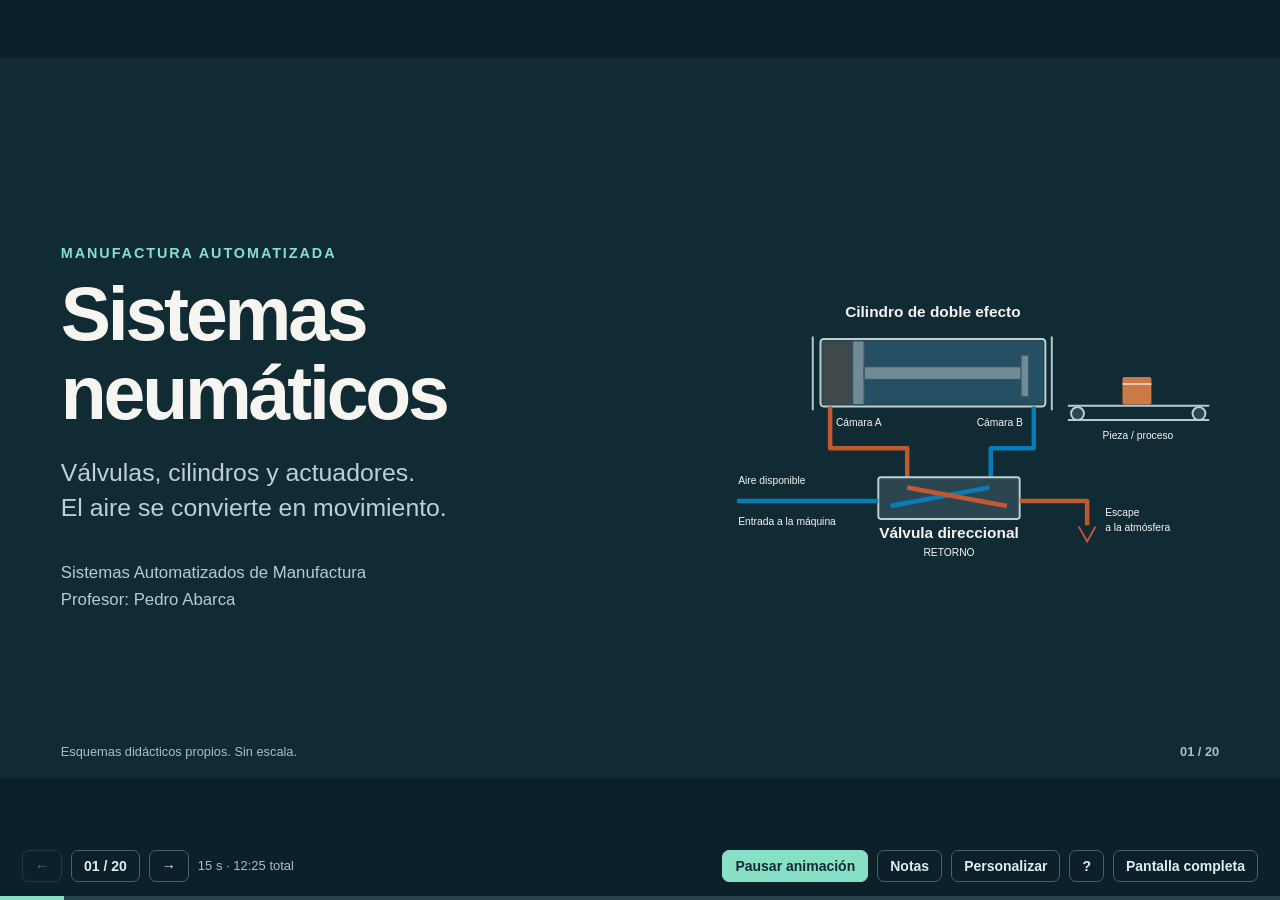
==== index.html @ 1a7a8421 "Agregar inicio presentación" ====
<!doctype html>
<html lang="es">
<head>
  <meta charset="utf-8">
  <meta name="viewport" content="width=device-width, initial-scale=1">
  <meta name="theme-color" content="#112b35">
  <title>Sistemas neumáticos · Presentación</title>
  <link rel="stylesheet" href="styles.css">
</head>
<body>
  <main id="viewport" aria-label="Presentación de sistemas neumáticos">
    <div id="stage"></div>
  </main>
  <nav id="toolbar" aria-label="Controles de presentación">
    <div class="navgroup">
      <button id="prev" title="Anterior (←)" aria-label="Diapositiva anterior">←</button>
      <button id="indexBtn" title="Índice (O)"><span id="counter">01 / 20</span></button>
      <button id="next" title="Siguiente (→ o espacio)" aria-label="Diapositiva siguiente">→</button>
      <span id="slideTime" class="quiet"></span>
    </div>
    <div class="navgroup tools">
      <button id="motionBtn" title="Activar o pausar las animaciones (P)" aria-pressed="false">Animación</button>
      <button id="notesBtn" title="Notas del expositor (N)" aria-expanded="false">Notas</button>
      <button id="editBtn">Personalizar</button>
      <button id="helpBtn" title="Ayuda (?)">?</button>
      <button id="fullscreenBtn" title="Pantalla completa (F)">Pantalla completa</button>
    </div>
  </nav>
  <div id="progress" aria-hidden="true"><i></i></div>
  <aside id="notes" hidden aria-label="Guion del expositor">
    <div class="noteshead"><strong id="notesTitle"></strong><button id="closeNotes" aria-label="Cerrar notas">×</button></div>
    <p class="quiet">Las notas se ven en esta pantalla. Ciérralas antes de proyectar.</p>
    <div id="notesBody"></div>
  </aside>
  <dialog id="indexDialog"><div class="dialoghead"><h2>Las 20 diapositivas</h2><button data-close aria-label="Cerrar índice">×</button></div><div id="indexList"></div></dialog>
  <dialog id="helpDialog"><div class="dialoghead"><h2>Controles y uso</h2><button data-close aria-label="Cerrar ayuda">×</button></div>
    <dl class="shortcuts"><dt>← / → · Espacio</dt><dd>Cambiar de diapositiva</dd><dt>A</dt><dd>Avanzar un paso de la demostración actual</dd><dt>P</dt><dd>Activar o pausar animaciones</dd><dt>N</dt><dd>Mostrar u ocultar el guion</dd><dt>O</dt><dd>Abrir el índice</dd><dt>F</dt><dd>Pantalla completa</dd><dt>B</dt><dd>Oscurecer o recuperar la pantalla</dd><dt>Inicio / Fin</dt><dd>Ir a la primera / última diapositiva</dd></dl>
    <p>En las demostraciones puedes usar los botones visibles. Las animaciones son esquemas didácticos, no simulaciones físicas dimensionadas.</p>
    <p><a href="INSTRUCCIONES.html" target="_blank">Abrir instrucciones para verla, editarla y publicarla</a></p>
    <button id="printBtn">Imprimir / guardar PDF estático</button>
  </dialog>
  <dialog id="editDialog"><form id="editForm"><div class="dialoghead"><h2>Datos y caso de estudio</h2><button type="button" data-close aria-label="Cerrar personalización">×</button></div>
    <p>Los cambios se guardan en este navegador. Para llevarlos a otro equipo o a GitHub, usa <b>Mostrar configuración</b> y copia el contenido al archivo <b>config.js</b> de la carpeta.</p>
    <div class="formgrid"><label>Nombre / integrantes<input name="nombre" maxlength="110"></label><label>Fecha<input name="fecha" maxlength="50" placeholder="Ej. 9 de octubre de 2026"></label><label>Curso<input name="curso" maxlength="100"></label><label>Profesor<input name="profesor" maxlength="70"></label></div>
    <label>Título del caso<input name="caso.titulo" maxlength="85"></label>
    <label>Empresa o proceso<input name="caso.contexto" maxlength="130"></label>
    <label>Necesidad<textarea name="caso.necesidad" maxlength="180" rows="2"></textarea></label>
    <label>Solución neumática<textarea name="caso.solucion" maxlength="220" rows="2"></textarea></label>
    <label>Resultado documentado o aprendizaje<textarea name="caso.resultado" maxlength="180" rows="2"></textarea></label>
    <div class="formgrid"><label>Nombre de la fuente<input name="caso.fuenteNombre" maxlength="100"></label><label>Enlace de la fuente<input name="caso.fuenteUrl" type="url" placeholder="https://..."></label></div>
    <div class="formactions"><button type="submit">Guardar y volver</button><button type="button" id="showConfig">Mostrar configuración</button><button type="button" id="resetConfig">Restaurar archivo original</button></div>
    <div id="configFallback" hidden><label for="configCode">Copia este texto completo y reemplaza el contenido de config.js<textarea id="configCode" rows="8" readonly spellcheck="false"></textarea></label><p>Selecciona todo el texto del recuadro y cópialo con Ctrl+C. Abre config.js con Bloc de notas, reemplaza su contenido y guarda.</p></div>
    <p id="editStatus" role="status"></p>
  </form></dialog>
  <div id="blackout" hidden><button id="unblank">Volver a la presentación (B)</button></div>
  <div id="announcer" class="sr-only" aria-live="polite"></div>
  <noscript>Activa JavaScript para ver las diapositivas y las animaciones. El archivo GUION.md contiene el contenido y las notas.</noscript>
  <script src="config.js"></script>
  <script src="slides.js"></script>
  <script src="app.js"></script>
</body>
</html>
---- styles.css ----
:root{--navy:#112b35;--ink:#183540;--teal:#006f70;--mint:#87e0c5;--paper:#f7f5ef;--orange:#c0592f;--line:#d6ddd8;--muted:#536870;--blue:#087cb5;--stage-scale:1}
*{box-sizing:border-box}body{margin:0;background:#0b2029;color:var(--ink);font-family:Segoe UI,Arial,sans-serif}button,input,textarea{font:inherit}button,a,input,textarea{outline-offset:4px}button{cursor:pointer}button:focus-visible,a:focus-visible{outline:3px solid #e8a65e}button{border:1px solid #c4d1cc;border-radius:7px;padding:9px 16px;background:#fff;color:var(--ink);font-weight:600}button:hover{background:#e9f4ee}button:disabled{cursor:default;opacity:.4}a{color:inherit;text-underline-offset:3px}a:hover{color:var(--teal)}[hidden]{display:none!important}
#viewport{height:calc(100dvh - 65px);display:flex;align-items:center;justify-content:center;overflow:hidden}#stage{position:relative;width:1600px;height:900px;flex-shrink:0;transform:scale(var(--stage-scale));transform-origin:center}.slide{position:absolute;inset:0;background:var(--paper);padding:54px 76px 60px;overflow:hidden;display:none}.slide.active{display:flex;flex-direction:column;animation:arrive .38s ease-out}.slide.dark{background:var(--navy);color:var(--paper)}.slide h1,.slide h2,.slide h3,.slide p{margin:0}.slide h1{font-size:94px;line-height:1.04;font-weight:640;letter-spacing:-4px}.slide h2{font-size:55px;line-height:1.08;letter-spacing:-1.8px;font-weight:650;max-width:1320px}.slide h3{font-size:31px;line-height:1.18;font-weight:650}.eyebrow{font-size:18px;text-transform:uppercase;letter-spacing:2.4px;color:var(--teal);margin-bottom:17px!important;font-weight:650}.dark .eyebrow{color:var(--mint)}.subtitle{font-size:25px;line-height:1.4;color:var(--muted);margin-top:14px!important;max-width:1180px}.dark .subtitle{color:#bbd1d3}.body{flex:1;min-height:0;margin-top:33px;position:relative}.split{display:grid;grid-template-columns:1.15fr .85fr;gap:50px;align-items:center}.split.equal{grid-template-columns:1fr 1fr}.split.wide{grid-template-columns:1.35fr .65fr}.copy{font-size:29px;line-height:1.42}.copy p+p{margin-top:25px}.big{font-size:43px;line-height:1.2;letter-spacing:-.9px}.accent{color:var(--teal)}.dark .accent{color:var(--mint)}.muted{color:var(--muted)}.dark .muted{color:#b5cbd0}.small{font-size:21px;line-height:1.4}.fine{font-size:18px;line-height:1.35}.rule{height:2px;background:var(--line);margin:25px 0}.dark .rule{background:#486069}.takeaway{border-left:5px solid var(--teal);padding:13px 0 13px 23px;font-size:28px;line-height:1.3;margin-top:28px!important}.dark .takeaway{border-color:var(--mint)}.foot{position:absolute;left:76px;right:76px;bottom:22px;display:flex;align-items:flex-end;justify-content:space-between;gap:30px;font-size:16px;color:var(--muted);line-height:1.25}.foot .sources{max-width:1240px}.dark .foot{color:#a7c0c5}.pageno{font-weight:700;font-variant-numeric:tabular-nums}.svgwrap svg{width:100%;height:auto;display:block;overflow:visible}.diagram text{font-family:Segoe UI,Arial,sans-serif;fill:var(--ink);font-size:20px}.dark .diagram text{fill:var(--paper)}.diagram .label-small{font-size:16px}.diagram .label-big{font-size:24px;font-weight:650}.diagram .line{stroke:var(--ink);stroke-width:3;fill:none}.dark .diagram .line{stroke:#b5cbd0}.diagram .hardware{fill:#e6eae3;stroke:#425f69;stroke-width:3}.diagram .metal{fill:#708b96;stroke:#365360;stroke-width:2}.diagram .pipe{fill:none;stroke:var(--blue);stroke-width:7;stroke-linejoin:round}.diagram .exhaust{stroke:var(--orange)}.diagram .signal{stroke:#8074a6;stroke-width:3;stroke-dasharray:7 7;fill:none}.diagram .flow{fill:none;stroke:#fff;stroke-width:3;stroke-dasharray:5 19;animation:flow 1.2s linear infinite}.dark .diagram .hardware{fill:#2b4650;stroke:#bdd1d4}.diagram .inactive{opacity:.25}.chamber{fill:#087cb526}.chamber.return{fill:#c0592f22}.scene-controls{display:flex;align-items:center;gap:12px;flex-wrap:wrap;margin-top:13px}.scene-controls button{font-size:21px;padding:9px 19px}.scene-controls .selected{color:white;background:var(--teal);border-color:var(--teal)}.dark .scene-controls button{background:#24434c;color:#f7f5ef;border-color:#567078}.dark .scene-controls .selected{background:var(--mint);color:var(--navy)}.legend{display:flex;gap:22px;font-size:19px;margin-top:12px;align-items:center;flex-wrap:wrap}.legend i{display:inline-block;width:28px;height:5px;background:var(--blue);vertical-align:middle;margin-right:7px}.legend i.out{background:var(--orange)}.legend i.sig{background:#8074a6}.annotation{font-size:19px;color:var(--muted);margin-top:12px!important}.dark .annotation{color:#b5cbd0}.steps{list-style:none;padding:0;margin:0;counter-reset:steps}.steps li{padding:18px 0 18px 64px;border-bottom:1px solid var(--line);position:relative;font-size:26px;line-height:1.28;counter-increment:steps}.steps li:before{content:counter(steps,decimal-leading-zero);position:absolute;left:0;color:var(--teal);font-weight:650}.steps li.current{color:var(--teal);font-weight:600}.steps li small{display:block;font-size:21px;color:var(--muted);font-weight:400;margin-top:6px}.dark .steps li{border-color:#46616b}.dark .steps li:before{color:var(--mint)}.dark .steps li.current{color:var(--mint)}.dark .steps li small{color:#bbd1d3}
.flat-table{width:100%;border-collapse:collapse;font-size:27px;line-height:1.3}.flat-table th{text-align:left;font-size:20px;text-transform:uppercase;letter-spacing:1.4px;color:var(--teal);padding:15px 19px;border-bottom:2px solid var(--teal)}.flat-table td{padding:24px 19px;border-bottom:1px solid var(--line);vertical-align:middle}.flat-table td:first-child{font-weight:650}.three{display:grid;grid-template-columns:repeat(3,1fr);gap:42px}.three>div+div{border-left:1px solid var(--line);padding-left:35px}.three p{font-size:24px;line-height:1.4;margin-top:17px}.three svg{height:235px}.three h3{margin-top:19px}.compare{display:grid;grid-template-columns:1fr 1fr;gap:65px}.compare>div+div{border-left:1px solid var(--line);padding-left:60px}.compare p{font-size:25px;line-height:1.4;margin-top:19px}.compare ul{padding-left:27px;font-size:26px;line-height:1.45}.compare li+li{margin-top:15px}.formula{font-size:67px;line-height:1.1;color:var(--teal);font-weight:550;letter-spacing:-1.5px}.formula sub{font-size:28px}.formula small{font-size:28px;letter-spacing:0}.calc-controls label{display:block;font-size:24px;margin:16px 0}.calc-controls input[type=range]{width:100%;accent-color:var(--teal);height:30px}.result{font-size:96px;line-height:1;color:var(--teal);font-variant-numeric:tabular-nums;font-weight:650}.result small{font-size:36px}.calc-grid{display:grid;grid-template-columns:1fr 1fr;gap:80px;align-items:center}.cycle-tag{font-size:25px;font-weight:650;color:var(--teal);min-height:35px}.dark .cycle-tag{color:var(--mint)}.cover{display:grid;grid-template-columns:1.1fr .9fr;gap:20px;align-items:center;height:100%}.cover p.lead{font-size:31px;line-height:1.4;color:#bdd1d4;margin-top:30px;max-width:690px}.cover .meta{font-size:21px;line-height:1.6;color:#b5cbd0;margin-top:42px}.scope-flow{display:flex;align-items:center;gap:14px;margin-top:60px}.scope-flow .station{flex:1;border-top:2px solid #c8d5ce;padding-top:22px;align-self:stretch;min-height:160px}.scope-flow .station:last-child{flex:1.5;color:var(--teal);border-color:var(--teal);border-width:5px}.scope-flow .station h3{font-size:29px;margin-top:17px}.scope-flow .station span{font-size:20px;color:var(--muted)}.scope-flow .station:last-child span{color:var(--teal)}.scope-flow .arrow{font-size:30px;color:#9aaea7}.scope-flow .station.dim{opacity:.5}.scope-zoom{margin-top:45px;display:flex;align-items:center;justify-content:space-between;border-top:1px solid var(--line);padding-top:25px}.scope-zoom .big{max-width:900px}.name-row{font-size:24px;line-height:1.4}.terminal{display:flex;gap:8px;align-items:flex-end;margin-top:35px}.valve-module{height:150px;width:90px;background:#d7e0db;border:2px solid #64828a;position:relative}.valve-module:before{content:"";position:absolute;left:28px;top:24px;width:26px;height:26px;background:var(--teal);border-radius:50%;box-shadow:0 57px 0 var(--orange)}.terminal .controller{height:182px;width:145px;background:var(--navy);color:white;padding:18px;font-size:22px}.pulse-dot{width:10px;height:10px;border-radius:50%;background:var(--mint);display:inline-block;animation:pulse 1.5s infinite}.numbered-findings{display:grid;gap:38px;margin-top:20px}.finding{display:grid;grid-template-columns:80px 1fr;gap:30px;align-items:start}.finding .number{font-size:48px;color:var(--mint);line-height:1}.finding h3{font-size:40px}.finding p{font-size:27px;color:#bbd1d3;margin-top:12px;line-height:1.4}.reference-list{display:grid;grid-template-columns:1fr 1fr;gap:20px 52px}.reference-list article{border-top:1px solid var(--line);padding-top:15px}.reference-list h3{font-size:23px;margin-bottom:7px}.reference-list p{font-size:19px;line-height:1.35}.reference-list a{font-size:18px;color:var(--teal)}.case-grid{display:grid;grid-template-columns:1fr 1fr;gap:34px 65px}.case-grid article{border-top:2px solid var(--line);padding-top:18px}.case-grid h3{font-size:22px;text-transform:uppercase;letter-spacing:1px;color:var(--teal);margin-bottom:13px}.case-grid p{font-size:29px;line-height:1.35;overflow-wrap:anywhere}.case-status{background:#e9eee5;padding:13px 20px;font-size:21px;margin-top:25px}.blank-case{color:#6a7775;font-style:italic}.action-types{display:grid;grid-template-columns:repeat(4,1fr);gap:25px}.action-types div{border-top:2px solid var(--teal);padding-top:17px;font-size:26px}.action-types p{font-size:20px;color:var(--muted);margin-top:8px}.bistable-box{margin-top:38px}.bistable-box p{font-size:24px;line-height:1.35}.mini-label{font-size:19px;text-transform:uppercase;letter-spacing:1px;color:var(--teal);margin-bottom:15px!important}
#toolbar{height:61px;display:flex;justify-content:space-between;align-items:center;padding:0 22px;color:#d6e4e5;background:#0b2029;gap:12px}#toolbar button{background:transparent;color:#deeeee;border:1px solid #48616a;padding:7px 12px;font-size:14px}#toolbar button:hover{background:#25444d}#toolbar button[aria-pressed=true]{background:#87e0c5;color:#112b35;border-color:#87e0c5}.navgroup{display:flex;align-items:center;gap:9px}.quiet{font-size:13px;color:#a7bec4}#progress{height:4px;background:#29444c}#progress i{display:block;height:100%;width:5%;background:var(--mint);transition:width .2s}#notes{position:fixed;z-index:10;right:18px;bottom:76px;width:min(590px,90vw);max-height:70vh;overflow:auto;background:#fffdf7;padding:27px;color:var(--ink);border:1px solid #cbd5ce;box-shadow:0 10px 60px #0006;border-radius:10px}#notes .quiet{color:var(--muted)}#notesBody{font-size:20px;line-height:1.6;white-space:pre-line}.noteshead,.dialoghead{display:flex;justify-content:space-between;align-items:center;gap:25px}.noteshead strong{font-size:21px}.noteshead button,.dialoghead button{font-size:23px;border:0;background:transparent}dialog{width:min(930px,94vw);max-height:88vh;overflow:auto;border:0;border-radius:12px;padding:28px 35px;background:var(--paper);color:var(--ink);box-shadow:0 15px 80px #0008}dialog::backdrop{background:#061b24bc;backdrop-filter:blur(5px)}dialog h2{font-size:27px;line-height:1.2}dialog p{font-size:16px;line-height:1.6}#indexList{display:grid;grid-template-columns:1fr 1fr;gap:9px;margin-top:25px}#indexList button{text-align:left;font-size:15px;padding:12px}#indexList button.active{background:var(--teal);color:white}.shortcuts{display:grid;grid-template-columns:200px 1fr;gap:17px;font-size:17px}.shortcuts dt{font-weight:650}.shortcuts dd{margin:0}#editForm label{display:block;font-size:15px;font-weight:650;margin:15px 0}#editForm input,#editForm textarea{display:block;width:100%;margin-top:6px;padding:10px;border:1px solid #afc3bc;border-radius:5px;background:white;color:var(--ink)}.formgrid{display:grid;grid-template-columns:1fr 1fr;gap:20px}.formactions{display:flex;gap:10px;flex-wrap:wrap;margin-top:20px}.formactions button:first-child{background:var(--teal);color:white}#blackout{position:fixed;inset:0;background:#000;z-index:100;display:flex;align-items:flex-end;justify-content:center;padding:25px}#blackout button{color:#667;background:transparent;border:0}.sr-only{position:absolute;width:1px;height:1px;padding:0;margin:-1px;overflow:hidden;clip:rect(0,0,0,0);white-space:nowrap;border:0}.motion-paused *{animation-play-state:paused!important}.motion-paused .slide.active{animation:none!important}.print-only{display:none}
.compare p.formula{font-size:67px;line-height:1.1}.slide[data-slide="7"] .svgwrap svg{height:350px}.slide[data-slide="7"] .compare p{margin-top:12px}.slide[data-slide="12"] .svgwrap svg{height:335px}.slide[data-slide="3"].active{animation:dive .55s ease-out}.zoom-button{font-size:23px;padding:16px 25px;background:var(--teal);color:white;border-color:var(--teal)}
@keyframes dive{from{opacity:.7;transform:scale(.94)}to{opacity:1;transform:scale(1)}}
@keyframes flow{to{stroke-dashoffset:-48}}@keyframes pulse{50%{opacity:.3}}@keyframes arrive{from{opacity:.85;transform:translateX(12px)}to{opacity:1;transform:translateX(0)}}
@media(prefers-reduced-motion:reduce){.slide.active{animation:none}.diagram .flow,.pulse-dot{animation:none}}
@media(max-width:800px){#toolbar{padding:0 9px;gap:4px}.navgroup{gap:5px}#toolbar button{padding:8px;font-size:12px}#slideTime{display:none}#fullscreenBtn{font-size:0!important}#fullscreenBtn:after{content:'⛶';font-size:19px}.formgrid{grid-template-columns:1fr;gap:0}.tools{gap:4px}#indexList{grid-template-columns:1fr}#editBtn{display:none}}
@media print{@page{size:16in 9in;margin:0}body{background:white}#viewport{height:auto;overflow:visible;display:block}#stage{width:1600px;height:auto;transform:none!important}.slide,.slide.active{position:relative;display:flex!important;width:1600px;height:900px;page-break-after:always;break-after:page;animation:none!important;zoom:.96;-webkit-print-color-adjust:exact;print-color-adjust:exact}.slide:last-child{break-after:auto}#toolbar,#progress,#notes,dialog,#blackout,.scene-controls,.calc-controls input,.print-hide{display:none!important}.print-only{display:block}.body{overflow:hidden}a{text-decoration:none}.diagram .flow,.pulse-dot{animation:none}.foot{bottom:20px}}

.slide[data-slide="18"] h2{font-size:48px}.slide[data-slide="18"] .case-grid{gap:25px 60px}.slide[data-slide="18"] .case-grid p{font-size:25px;line-height:1.3}.slide[data-slide="18"] .case-grid .small{font-size:21px}
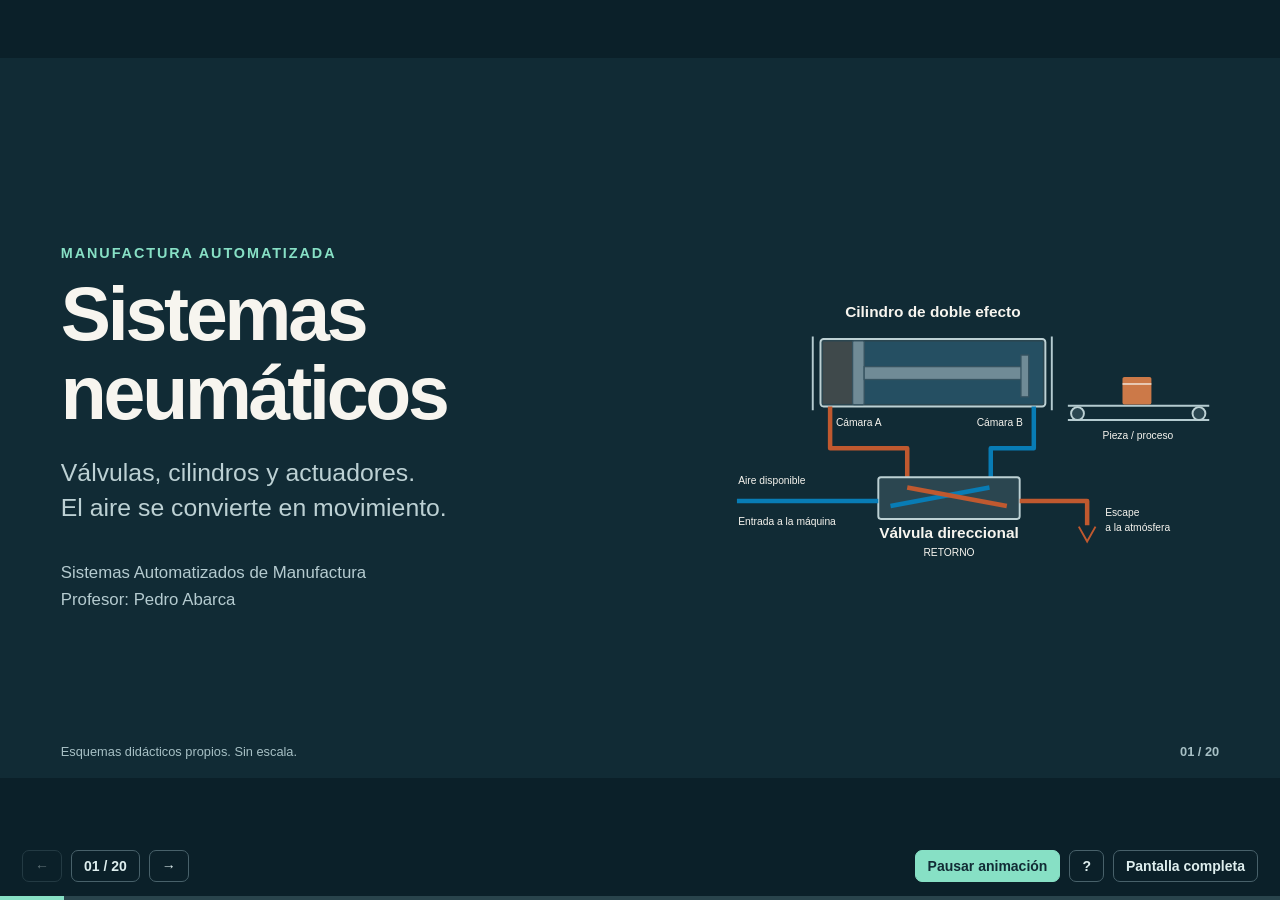
==== commit c6eeb97f: "Cambios" ====
--- a/index.html
+++ b/index.html
@@ -16,45 +16,23 @@
       <button id="prev" title="Anterior (←)" aria-label="Diapositiva anterior">←</button>
       <button id="indexBtn" title="Índice (O)"><span id="counter">01 / 20</span></button>
       <button id="next" title="Siguiente (→ o espacio)" aria-label="Diapositiva siguiente">→</button>
-      <span id="slideTime" class="quiet"></span>
     </div>
     <div class="navgroup tools">
-      <button id="motionBtn" title="Activar o pausar las animaciones (P)" aria-pressed="false">Animación</button>
-      <button id="notesBtn" title="Notas del expositor (N)" aria-expanded="false">Notas</button>
-      <button id="editBtn">Personalizar</button>
+      <button id="motionBtn" title="Activar o pausar las animaciones (P)" aria-pressed="false">Animación</button>
       <button id="helpBtn" title="Ayuda (?)">?</button>
       <button id="fullscreenBtn" title="Pantalla completa (F)">Pantalla completa</button>
     </div>
   </nav>
   <div id="progress" aria-hidden="true"><i></i></div>
-  <aside id="notes" hidden aria-label="Guion del expositor">
-    <div class="noteshead"><strong id="notesTitle"></strong><button id="closeNotes" aria-label="Cerrar notas">×</button></div>
-    <p class="quiet">Las notas se ven en esta pantalla. Ciérralas antes de proyectar.</p>
-    <div id="notesBody"></div>
-  </aside>
   <dialog id="indexDialog"><div class="dialoghead"><h2>Las 20 diapositivas</h2><button data-close aria-label="Cerrar índice">×</button></div><div id="indexList"></div></dialog>
   <dialog id="helpDialog"><div class="dialoghead"><h2>Controles y uso</h2><button data-close aria-label="Cerrar ayuda">×</button></div>
-    <dl class="shortcuts"><dt>← / → · Espacio</dt><dd>Cambiar de diapositiva</dd><dt>A</dt><dd>Avanzar un paso de la demostración actual</dd><dt>P</dt><dd>Activar o pausar animaciones</dd><dt>N</dt><dd>Mostrar u ocultar el guion</dd><dt>O</dt><dd>Abrir el índice</dd><dt>F</dt><dd>Pantalla completa</dd><dt>B</dt><dd>Oscurecer o recuperar la pantalla</dd><dt>Inicio / Fin</dt><dd>Ir a la primera / última diapositiva</dd></dl>
-    <p>En las demostraciones puedes usar los botones visibles. Las animaciones son esquemas didácticos, no simulaciones físicas dimensionadas.</p>
-    <p><a href="INSTRUCCIONES.html" target="_blank">Abrir instrucciones para verla, editarla y publicarla</a></p>
+    <dl class="shortcuts"><dt>← / → · Espacio</dt><dd>Cambiar de diapositiva</dd><dt>A</dt><dd>Avanzar un paso de la demostración actual</dd><dt>P</dt><dd>Activar o pausar animaciones</dd><dt>O</dt><dd>Abrir el índice</dd><dt>F</dt><dd>Pantalla completa</dd><dt>B</dt><dd>Oscurecer o recuperar la pantalla</dd><dt>Inicio / Fin</dt><dd>Ir a la primera / última diapositiva</dd></dl>
+    <p>En las demostraciones puedes usar los botones visibles. Las animaciones son esquemas didácticos, no simulaciones físicas dimensionadas.</p>
     <button id="printBtn">Imprimir / guardar PDF estático</button>
   </dialog>
-  <dialog id="editDialog"><form id="editForm"><div class="dialoghead"><h2>Datos y caso de estudio</h2><button type="button" data-close aria-label="Cerrar personalización">×</button></div>
-    <p>Los cambios se guardan en este navegador. Para llevarlos a otro equipo o a GitHub, usa <b>Mostrar configuración</b> y copia el contenido al archivo <b>config.js</b> de la carpeta.</p>
-    <div class="formgrid"><label>Nombre / integrantes<input name="nombre" maxlength="110"></label><label>Fecha<input name="fecha" maxlength="50" placeholder="Ej. 9 de octubre de 2026"></label><label>Curso<input name="curso" maxlength="100"></label><label>Profesor<input name="profesor" maxlength="70"></label></div>
-    <label>Título del caso<input name="caso.titulo" maxlength="85"></label>
-    <label>Empresa o proceso<input name="caso.contexto" maxlength="130"></label>
-    <label>Necesidad<textarea name="caso.necesidad" maxlength="180" rows="2"></textarea></label>
-    <label>Solución neumática<textarea name="caso.solucion" maxlength="220" rows="2"></textarea></label>
-    <label>Resultado documentado o aprendizaje<textarea name="caso.resultado" maxlength="180" rows="2"></textarea></label>
-    <div class="formgrid"><label>Nombre de la fuente<input name="caso.fuenteNombre" maxlength="100"></label><label>Enlace de la fuente<input name="caso.fuenteUrl" type="url" placeholder="https://..."></label></div>
-    <div class="formactions"><button type="submit">Guardar y volver</button><button type="button" id="showConfig">Mostrar configuración</button><button type="button" id="resetConfig">Restaurar archivo original</button></div>
-    <div id="configFallback" hidden><label for="configCode">Copia este texto completo y reemplaza el contenido de config.js<textarea id="configCode" rows="8" readonly spellcheck="false"></textarea></label><p>Selecciona todo el texto del recuadro y cópialo con Ctrl+C. Abre config.js con Bloc de notas, reemplaza su contenido y guarda.</p></div>
-    <p id="editStatus" role="status"></p>
-  </form></dialog>
   <div id="blackout" hidden><button id="unblank">Volver a la presentación (B)</button></div>
   <div id="announcer" class="sr-only" aria-live="polite"></div>
-  <noscript>Activa JavaScript para ver las diapositivas y las animaciones. El archivo GUION.md contiene el contenido y las notas.</noscript>
+  <noscript>Activa JavaScript para ver las diapositivas y las animaciones.</noscript>
   <script src="config.js"></script>
   <script src="slides.js"></script>
   <script src="app.js"></script>
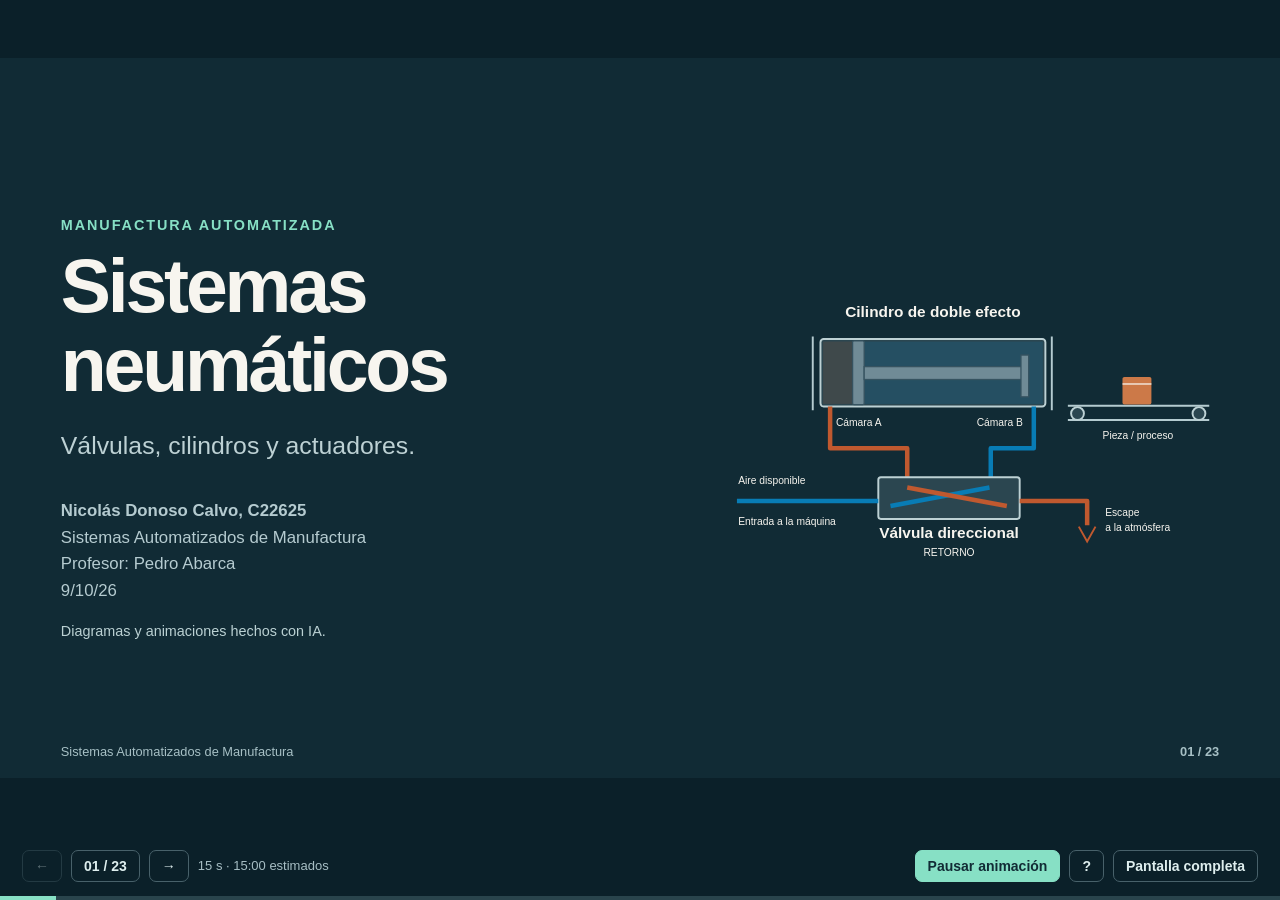
==== commit 39afedb4: "Cambios finales" ====
--- a/index.html
+++ b/index.html
@@ -5,7 +5,7 @@
   <meta name="viewport" content="width=device-width, initial-scale=1">
   <meta name="theme-color" content="#112b35">
   <title>Sistemas neumáticos · Presentación</title>
-  <link rel="stylesheet" href="styles.css">
+  <link rel="stylesheet" href="styles.css?v=5">
 </head>
 <body>
   <main id="viewport" aria-label="Presentación de sistemas neumáticos">
@@ -14,27 +14,28 @@
   <nav id="toolbar" aria-label="Controles de presentación">
     <div class="navgroup">
       <button id="prev" title="Anterior (←)" aria-label="Diapositiva anterior">←</button>
-      <button id="indexBtn" title="Índice (O)"><span id="counter">01 / 20</span></button>
+      <button id="indexBtn" title="Índice (O)"><span id="counter">01 / 23</span></button>
       <button id="next" title="Siguiente (→ o espacio)" aria-label="Diapositiva siguiente">→</button>
+      <span id="slideTime" class="quiet"></span>
     </div>
     <div class="navgroup tools">
-      <button id="motionBtn" title="Activar o pausar las animaciones (P)" aria-pressed="false">Animación</button>
+      <button id="motionBtn" title="Activar o pausar las animaciones (P)" aria-pressed="false">Animación</button>
       <button id="helpBtn" title="Ayuda (?)">?</button>
       <button id="fullscreenBtn" title="Pantalla completa (F)">Pantalla completa</button>
     </div>
   </nav>
   <div id="progress" aria-hidden="true"><i></i></div>
-  <dialog id="indexDialog"><div class="dialoghead"><h2>Las 20 diapositivas</h2><button data-close aria-label="Cerrar índice">×</button></div><div id="indexList"></div></dialog>
+  <dialog id="indexDialog"><div class="dialoghead"><h2>Las 23 diapositivas</h2><button data-close aria-label="Cerrar índice">×</button></div><div id="indexList"></div></dialog>
   <dialog id="helpDialog"><div class="dialoghead"><h2>Controles y uso</h2><button data-close aria-label="Cerrar ayuda">×</button></div>
     <dl class="shortcuts"><dt>← / → · Espacio</dt><dd>Cambiar de diapositiva</dd><dt>A</dt><dd>Avanzar un paso de la demostración actual</dd><dt>P</dt><dd>Activar o pausar animaciones</dd><dt>O</dt><dd>Abrir el índice</dd><dt>F</dt><dd>Pantalla completa</dd><dt>B</dt><dd>Oscurecer o recuperar la pantalla</dd><dt>Inicio / Fin</dt><dd>Ir a la primera / última diapositiva</dd></dl>
-    <p>En las demostraciones puedes usar los botones visibles. Las animaciones son esquemas didácticos, no simulaciones físicas dimensionadas.</p>
+    <p>En las demostraciones puedes usar los botones visibles. Las animaciones son esquemas didácticos, no simulaciones físicas dimensionadas.</p>
     <button id="printBtn">Imprimir / guardar PDF estático</button>
   </dialog>
   <div id="blackout" hidden><button id="unblank">Volver a la presentación (B)</button></div>
   <div id="announcer" class="sr-only" aria-live="polite"></div>
-  <noscript>Activa JavaScript para ver las diapositivas y las animaciones.</noscript>
-  <script src="config.js"></script>
-  <script src="slides.js"></script>
-  <script src="app.js"></script>
+  <noscript>Activa JavaScript para ver las diapositivas y las animaciones. </noscript>
+  <script src="config.js?v=5"></script>
+  <script src="slides.js?v=5"></script>
+  <script src="app.js?v=5"></script>
 </body>
 </html>
--- a/styles.css
+++ b/styles.css
@@ -11,3 +11,28 @@
 @media print{@page{size:16in 9in;margin:0}body{background:white}#viewport{height:auto;overflow:visible;display:block}#stage{width:1600px;height:auto;transform:none!important}.slide,.slide.active{position:relative;display:flex!important;width:1600px;height:900px;page-break-after:always;break-after:page;animation:none!important;zoom:.96;-webkit-print-color-adjust:exact;print-color-adjust:exact}.slide:last-child{break-after:auto}#toolbar,#progress,#notes,dialog,#blackout,.scene-controls,.calc-controls input,.print-hide{display:none!important}.print-only{display:block}.body{overflow:hidden}a{text-decoration:none}.diagram .flow,.pulse-dot{animation:none}.foot{bottom:20px}}
 
 .slide[data-slide="18"] h2{font-size:48px}.slide[data-slide="18"] .case-grid{gap:25px 60px}.slide[data-slide="18"] .case-grid p{font-size:25px;line-height:1.3}.slide[data-slide="18"] .case-grid .small{font-size:21px}
+
+/* Referencias APA: sangría francesa y URLs completas solo al final. */
+.apa-list{display:grid;grid-template-columns:1fr 1fr;grid-auto-flow:column;grid-template-rows:repeat(3,auto);gap:26px 54px;align-content:start}.apa-entry{font-size:22px;line-height:1.38;padding-left:28px;text-indent:-28px;overflow-wrap:anywhere}.apa-entry a{font-size:19px;color:var(--teal)}.case-reference{font-size:19px;line-height:1.35;margin-top:22px!important;overflow-wrap:anywhere}
+
+.ai-credit{font-size:18px;color:#bbd1d3;margin-top:24px!important}
+.contents-list{max-width:1100px;margin:20px auto;display:grid;gap:30px}.contents-list>div{display:grid;grid-template-columns:80px 1fr;gap:24px;align-items:start}.contents-list span{font-size:38px;color:var(--teal)}.contents-list h3{font-size:33px}.contents-list p{font-size:25px;margin-top:7px;color:var(--muted)}
+.definitions{display:flex;gap:40px;background:#e9eee5;padding:14px 20px;margin-bottom:12px;font-size:23px;line-height:1.35}.definitions p{flex:1}.slide[data-kind="valves"] .compare svg{max-height:252px}.slide[data-kind="valves"] .compare p{margin-top:10px;font-size:22px}.slide[data-kind="valves"] .annotation{font-size:17px}.slide[data-kind="valves"] .scene-controls{margin-top:8px}
+.relation-box{margin-top:30px}.relation-box p{font-size:27px}
+.actuator-overview{height:100%;display:flex;flex-direction:column;justify-content:center}.overview-lead{font-size:31px;line-height:1.35;text-align:center;margin-bottom:42px!important}.actuator-overview .three{align-items:center;text-align:center}.actuator-caption{text-align:center;font-size:23px;color:var(--muted);margin-top:42px!important}
+.cylinder-demo svg{width:100%;height:240px}.cylinder-demo .scene-controls{justify-content:center}.cylinder-demo [data-demo-piston]{transition:none}.slide[data-kind="cylinders"] .compare p{font-size:25px}.slide[data-kind="cylinders"] .takeaway{font-size:26px}
+.requirements svg{height:200px}.calculation-assumptions{font-size:25px;line-height:1.35;margin-top:32px!important}.calc-grid{gap:70px}.calc-controls label{margin:12px 0}
+.industry-examples{height:90%;align-items:center}.industry-examples h3{font-size:29px}.industry-examples p{font-size:24px}.industry-examples p:first-of-type{color:var(--teal);font-size:21px}.industry-examples svg{height:230px}
+.innovation-layout{display:grid;grid-template-columns:1fr 1fr;gap:70px;align-items:center;height:100%;max-width:1320px;margin:auto}.innovation-layout .terminal{justify-content:center;margin-top:0}.innovation-layout .big{font-size:37px;text-align:center;margin-top:30px!important}.innovation-layout .annotation{text-align:center}.innovation-layout .steps li{font-size:27px}.innovation-layout .steps small{font-size:23px}
+.center-conclusions{height:100%;display:flex;align-items:center;justify-content:center}.center-conclusions .numbered-findings{max-width:1200px;margin:0}
+.apa-list{grid-template-rows:repeat(4,auto);gap:17px 45px}.apa-entry{font-size:20px;line-height:1.32}.apa-entry a{font-size:17px}
+#notesBody{white-space:pre-wrap}
+
+/* Evita que el enfoque de los botones desplace el lienzo escalado. */
+@media screen{#viewport{overflow:clip}}
+
+.scope-detail{font-size:20px;line-height:1.3;margin-top:14px!important}.industry-examples p:first-of-type{font-size:24px;color:var(--ink)}
+
+.slide[data-original="5"] .flow-definition{font-size:23px;margin-top:16px}.slide[data-original="5"] .relation-box{margin-top:18px}.slide[data-original="5"] .svgwrap svg{max-height:220px}.slide[data-original="5"] .force-summary{font-size:24px;line-height:1.3;margin-top:16px}
+
+.case-complete{margin-top:30px;gap:30px 45px}.case-complete p{font-size:26px;line-height:1.4}.thanks{height:100%;display:flex;flex-direction:column;align-items:center;justify-content:center}.thanks h3{font-size:100px;color:var(--teal)}.thanks p{font-size:28px;margin-top:35px}.slide[data-kind="thanks"] header{display:none}
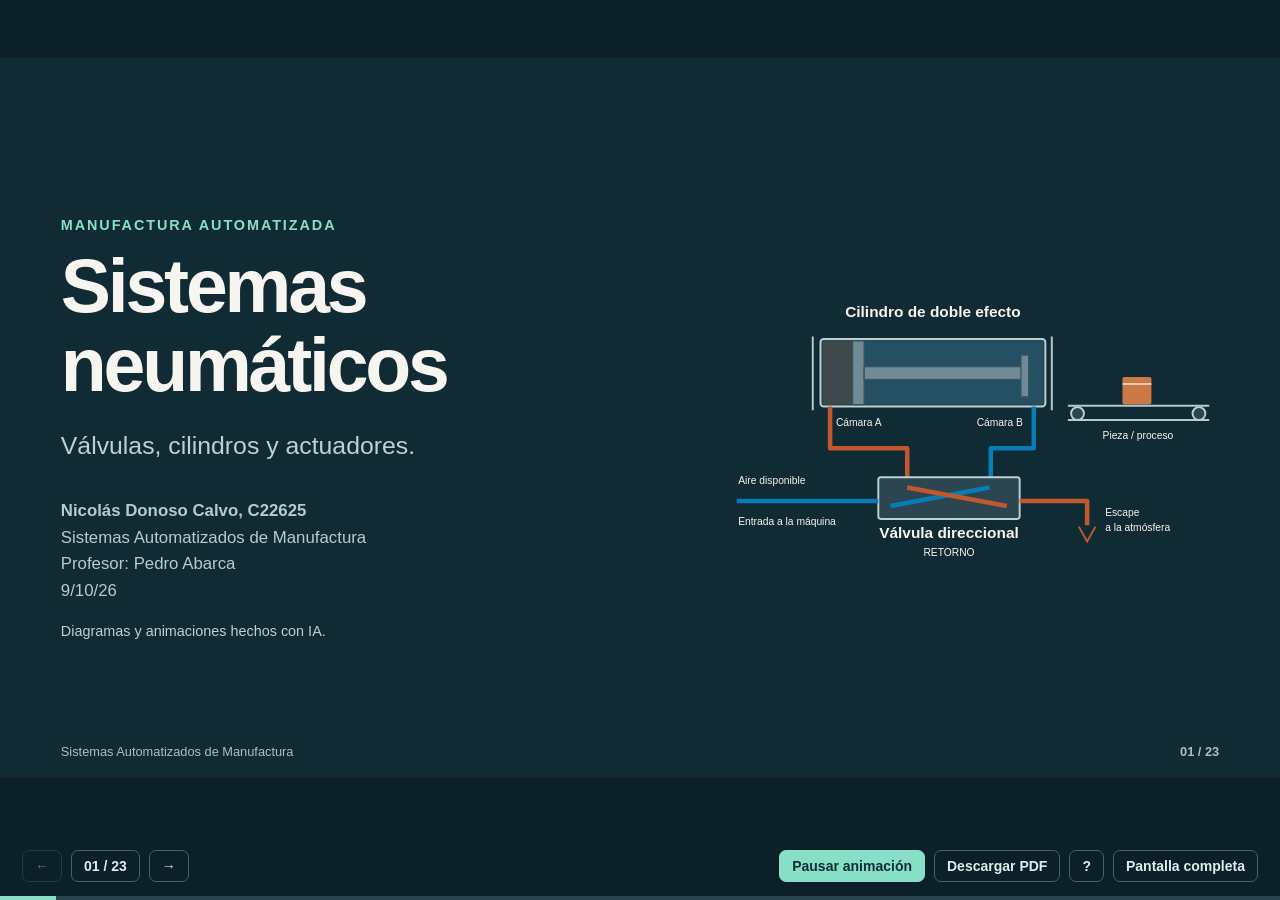
==== commit a50662e1: "Finales finales" ====
--- a/index.html
+++ b/index.html
@@ -5,7 +5,7 @@
   <meta name="viewport" content="width=device-width, initial-scale=1">
   <meta name="theme-color" content="#112b35">
   <title>Sistemas neumáticos · Presentación</title>
-  <link rel="stylesheet" href="styles.css?v=5">
+  <link rel="stylesheet" href="styles.css?v=6">
 </head>
 <body>
   <main id="viewport" aria-label="Presentación de sistemas neumáticos">
@@ -16,10 +16,10 @@
       <button id="prev" title="Anterior (←)" aria-label="Diapositiva anterior">←</button>
       <button id="indexBtn" title="Índice (O)"><span id="counter">01 / 23</span></button>
       <button id="next" title="Siguiente (→ o espacio)" aria-label="Diapositiva siguiente">→</button>
-      <span id="slideTime" class="quiet"></span>
     </div>
     <div class="navgroup tools">
       <button id="motionBtn" title="Activar o pausar las animaciones (P)" aria-pressed="false">Animación</button>
+      <button id="downloadPdfBtn" title="Abre la impresión: selecciona Guardar como PDF">Descargar PDF</button>
       <button id="helpBtn" title="Ayuda (?)">?</button>
       <button id="fullscreenBtn" title="Pantalla completa (F)">Pantalla completa</button>
     </div>
@@ -29,13 +29,13 @@
   <dialog id="helpDialog"><div class="dialoghead"><h2>Controles y uso</h2><button data-close aria-label="Cerrar ayuda">×</button></div>
     <dl class="shortcuts"><dt>← / → · Espacio</dt><dd>Cambiar de diapositiva</dd><dt>A</dt><dd>Avanzar un paso de la demostración actual</dd><dt>P</dt><dd>Activar o pausar animaciones</dd><dt>O</dt><dd>Abrir el índice</dd><dt>F</dt><dd>Pantalla completa</dd><dt>B</dt><dd>Oscurecer o recuperar la pantalla</dd><dt>Inicio / Fin</dt><dd>Ir a la primera / última diapositiva</dd></dl>
     <p>En las demostraciones puedes usar los botones visibles. Las animaciones son esquemas didácticos, no simulaciones físicas dimensionadas.</p>
-    <button id="printBtn">Imprimir / guardar PDF estático</button>
+    <p>Para descargar las 23 diapositivas, pulsa «Descargar PDF» y selecciona «Guardar como PDF» en el destino de impresión. El PDF contiene imágenes estáticas de las diapositivas.</p><button id="printBtn">Guardar como PDF</button>
   </dialog>
   <div id="blackout" hidden><button id="unblank">Volver a la presentación (B)</button></div>
   <div id="announcer" class="sr-only" aria-live="polite"></div>
   <noscript>Activa JavaScript para ver las diapositivas y las animaciones. </noscript>
-  <script src="config.js?v=5"></script>
-  <script src="slides.js?v=5"></script>
-  <script src="app.js?v=5"></script>
+  <script src="config.js?v=6"></script>
+  <script src="slides.js?v=6"></script>
+  <script src="app.js?v=6"></script>
 </body>
 </html>
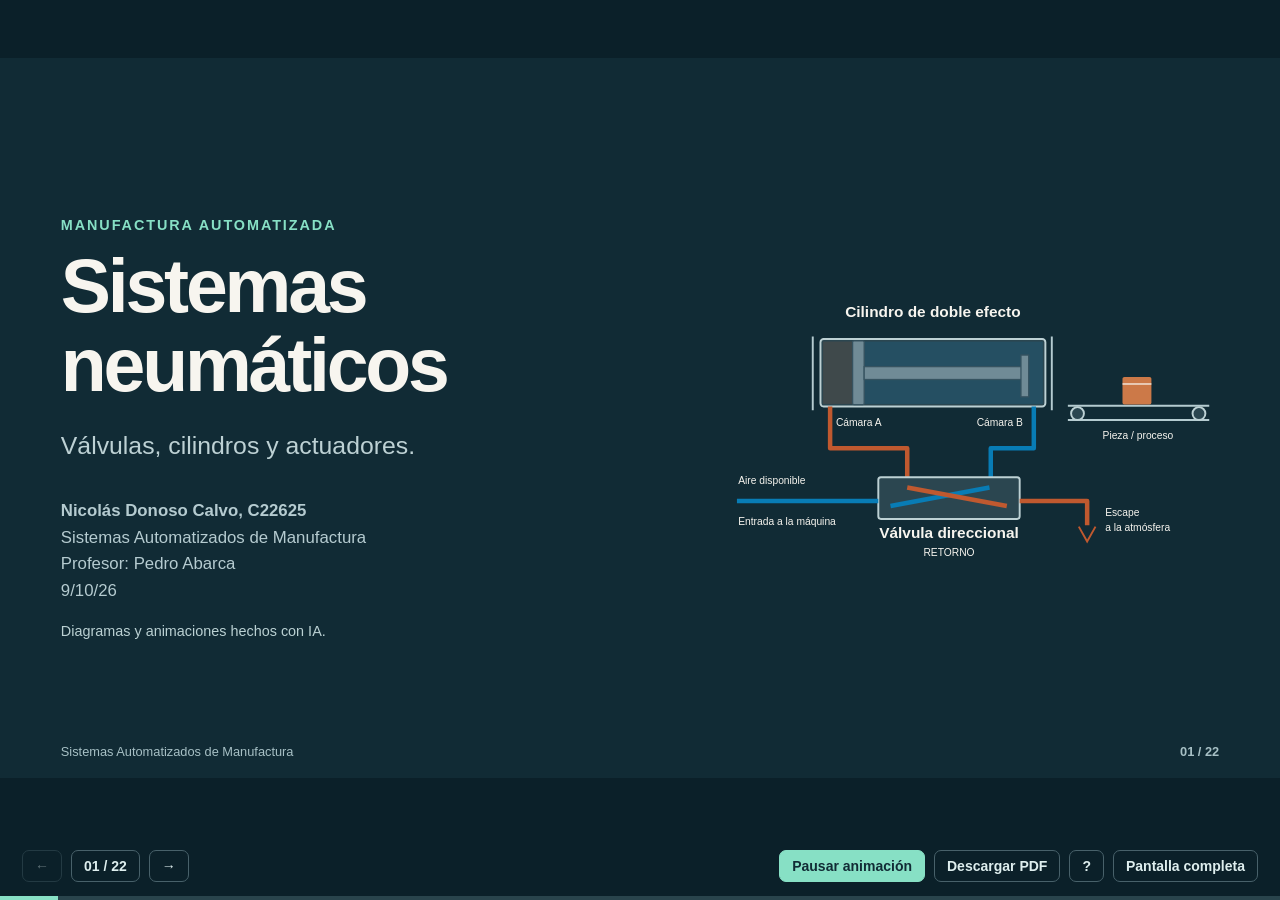
==== commit fe3a7133: "FINN" ====
--- a/index.html
+++ b/index.html
@@ -5,7 +5,7 @@
   <meta name="viewport" content="width=device-width, initial-scale=1">
   <meta name="theme-color" content="#112b35">
   <title>Sistemas neumáticos · Presentación</title>
-  <link rel="stylesheet" href="styles.css?v=6">
+  <link rel="stylesheet" href="styles.css?v=9">
 </head>
 <body>
   <main id="viewport" aria-label="Presentación de sistemas neumáticos">
@@ -14,7 +14,7 @@
   <nav id="toolbar" aria-label="Controles de presentación">
     <div class="navgroup">
       <button id="prev" title="Anterior (←)" aria-label="Diapositiva anterior">←</button>
-      <button id="indexBtn" title="Índice (O)"><span id="counter">01 / 23</span></button>
+      <button id="indexBtn" title="Índice (O)"><span id="counter">01 / 22</span></button>
       <button id="next" title="Siguiente (→ o espacio)" aria-label="Diapositiva siguiente">→</button>
     </div>
     <div class="navgroup tools">
@@ -25,17 +25,17 @@
     </div>
   </nav>
   <div id="progress" aria-hidden="true"><i></i></div>
-  <dialog id="indexDialog"><div class="dialoghead"><h2>Las 23 diapositivas</h2><button data-close aria-label="Cerrar índice">×</button></div><div id="indexList"></div></dialog>
+  <dialog id="indexDialog"><div class="dialoghead"><h2>Las 22 diapositivas</h2><button data-close aria-label="Cerrar índice">×</button></div><div id="indexList"></div></dialog>
   <dialog id="helpDialog"><div class="dialoghead"><h2>Controles y uso</h2><button data-close aria-label="Cerrar ayuda">×</button></div>
     <dl class="shortcuts"><dt>← / → · Espacio</dt><dd>Cambiar de diapositiva</dd><dt>A</dt><dd>Avanzar un paso de la demostración actual</dd><dt>P</dt><dd>Activar o pausar animaciones</dd><dt>O</dt><dd>Abrir el índice</dd><dt>F</dt><dd>Pantalla completa</dd><dt>B</dt><dd>Oscurecer o recuperar la pantalla</dd><dt>Inicio / Fin</dt><dd>Ir a la primera / última diapositiva</dd></dl>
     <p>En las demostraciones puedes usar los botones visibles. Las animaciones son esquemas didácticos, no simulaciones físicas dimensionadas.</p>
-    <p>Para descargar las 23 diapositivas, pulsa «Descargar PDF» y selecciona «Guardar como PDF» en el destino de impresión. El PDF contiene imágenes estáticas de las diapositivas.</p><button id="printBtn">Guardar como PDF</button>
+    <p>Para descargar las 22 diapositivas, pulsa «Descargar PDF» y selecciona «Guardar como PDF» en el destino de impresión. El PDF contiene imágenes estáticas de las diapositivas.</p><button id="printBtn">Guardar como PDF</button>
   </dialog>
   <div id="blackout" hidden><button id="unblank">Volver a la presentación (B)</button></div>
   <div id="announcer" class="sr-only" aria-live="polite"></div>
   <noscript>Activa JavaScript para ver las diapositivas y las animaciones. </noscript>
-  <script src="config.js?v=6"></script>
-  <script src="slides.js?v=6"></script>
-  <script src="app.js?v=6"></script>
+  <script src="config.js?v=9"></script>
+  <script src="slides.js?v=9"></script>
+  <script src="app.js?v=9"></script>
 </body>
 </html>
--- a/styles.css
+++ b/styles.css
@@ -8,7 +8,18 @@
 @keyframes flow{to{stroke-dashoffset:-48}}@keyframes pulse{50%{opacity:.3}}@keyframes arrive{from{opacity:.85;transform:translateX(12px)}to{opacity:1;transform:translateX(0)}}
 @media(prefers-reduced-motion:reduce){.slide.active{animation:none}.diagram .flow,.pulse-dot{animation:none}}
 @media(max-width:800px){#toolbar{padding:0 9px;gap:4px}.navgroup{gap:5px}#toolbar button{padding:8px;font-size:12px}#slideTime{display:none}#fullscreenBtn{font-size:0!important}#fullscreenBtn:after{content:'⛶';font-size:19px}.formgrid{grid-template-columns:1fr;gap:0}.tools{gap:4px}#indexList{grid-template-columns:1fr}#editBtn{display:none}}
-@media print{@page{size:16in 9in;margin:0}body{background:white}#viewport{height:auto;overflow:visible;display:block}#stage{width:1600px;height:auto;transform:none!important}.slide,.slide.active{position:relative;display:flex!important;width:1600px;height:900px;page-break-after:always;break-after:page;animation:none!important;zoom:.96;-webkit-print-color-adjust:exact;print-color-adjust:exact}.slide:last-child{break-after:auto}#toolbar,#progress,#notes,dialog,#blackout,.scene-controls,.calc-controls input,.print-hide{display:none!important}.print-only{display:block}.body{overflow:hidden}a{text-decoration:none}.diagram .flow,.pulse-dot{animation:none}.foot{bottom:20px}}
+@media print{
+ @page{size:1600px 900px;margin:0}
+ html,body{width:1600px;margin:0!important;padding:0!important;background:white}
+ #viewport{width:1600px;height:auto!important;display:block;overflow:visible!important;margin:0;padding:0}
+ #stage{width:1600px;height:auto;display:block;transform:none!important;margin:0;padding:0}
+ .slide,.slide.active{position:relative!important;inset:auto!important;display:flex!important;flex-direction:column!important;width:1600px!important;height:900px!important;min-height:900px;max-height:900px;margin:0!important;zoom:1!important;transform:none!important;animation:none!important;overflow:hidden;break-inside:avoid;page-break-inside:avoid;break-after:page;page-break-after:always;-webkit-print-color-adjust:exact;print-color-adjust:exact}
+ .slide:last-child{break-after:auto;page-break-after:auto}
+ #toolbar,#progress,#notes,dialog,#blackout,#announcer,.scene-controls,.calc-controls input,.zoom-button,.print-hide{display:none!important}
+ .print-only{display:block}.body{overflow:hidden}a{text-decoration:none}
+ *,*::before,*::after{animation:none!important;transition:none!important}
+ .foot{bottom:22px}
+}
 
 .slide[data-slide="18"] h2{font-size:48px}.slide[data-slide="18"] .case-grid{gap:25px 60px}.slide[data-slide="18"] .case-grid p{font-size:25px;line-height:1.3}.slide[data-slide="18"] .case-grid .small{font-size:21px}
 
